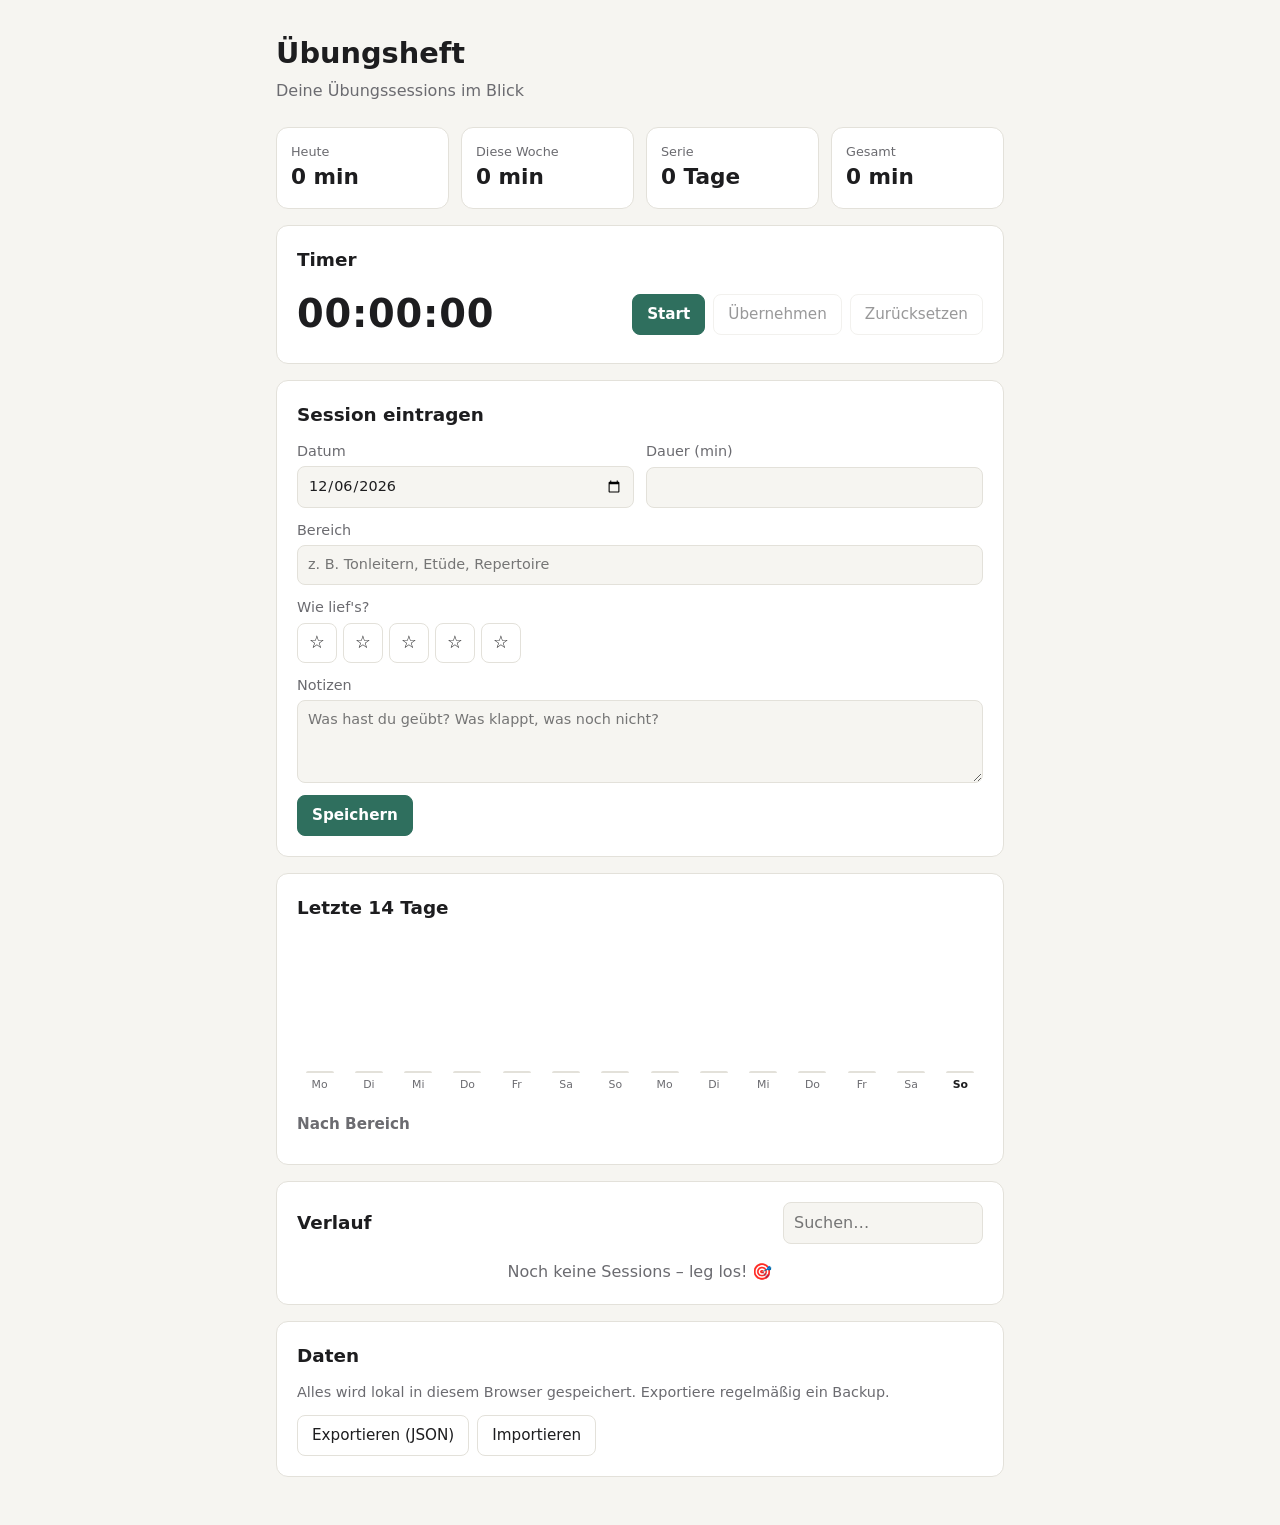
==== index.html @ 604ebc5b "Übungsheft: Website zum Tracken von Übungssessions Statische Web-App (HTML/CSS/JS, keine Abhängigkei" ====
<!doctype html>
<html lang="de">
<head>
  <meta charset="utf-8">
  <meta name="viewport" content="width=device-width, initial-scale=1">
  <title>Übungsheft</title>
  <link rel="stylesheet" href="style.css">
</head>
<body>
  <header class="top">
    <h1>Übungsheft</h1>
    <p class="sub">Deine Übungssessions im Blick</p>
  </header>

  <main>
    <section class="stats" aria-label="Statistik">
      <div class="stat"><span class="label">Heute</span><span class="value" id="stat-today">0 min</span></div>
      <div class="stat"><span class="label">Diese Woche</span><span class="value" id="stat-week">0 min</span></div>
      <div class="stat"><span class="label">Serie</span><span class="value" id="stat-streak">0 Tage</span></div>
      <div class="stat"><span class="label">Gesamt</span><span class="value" id="stat-total">0 h</span></div>
    </section>

    <section class="card" aria-labelledby="timer-h">
      <h2 id="timer-h">Timer</h2>
      <div class="timer">
        <span class="time" id="timer-display">00:00:00</span>
        <div class="timer-buttons">
          <button type="button" id="timer-toggle" class="primary">Start</button>
          <button type="button" id="timer-finish" disabled>Übernehmen</button>
          <button type="button" id="timer-reset" class="ghost" disabled>Zurücksetzen</button>
        </div>
      </div>
    </section>

    <section class="card" aria-labelledby="form-h">
      <h2 id="form-h">Session eintragen</h2>
      <form id="session-form" autocomplete="off">
        <input type="hidden" id="f-id">
        <div class="row">
          <label>Datum<input type="date" id="f-date" required></label>
          <label>Dauer (min)<input type="number" id="f-duration" min="1" max="1440" required></label>
        </div>
        <label>Bereich<input type="text" id="f-category" list="categories" placeholder="z. B. Tonleitern, Etüde, Repertoire" required maxlength="60"></label>
        <datalist id="categories"></datalist>
        <fieldset class="rating">
          <legend>Wie lief's?</legend>
          <div id="f-rating" role="radiogroup"></div>
        </fieldset>
        <label>Notizen<textarea id="f-notes" rows="3" placeholder="Was hast du geübt? Was klappt, was noch nicht?" maxlength="2000"></textarea></label>
        <div class="form-buttons">
          <button type="submit" class="primary" id="f-submit">Speichern</button>
          <button type="button" class="ghost" id="f-cancel" hidden>Abbrechen</button>
        </div>
      </form>
    </section>

    <section class="card" aria-labelledby="chart-h">
      <h2 id="chart-h">Letzte 14 Tage</h2>
      <div id="chart" class="chart"></div>
      <h3>Nach Bereich</h3>
      <ul id="breakdown" class="breakdown"></ul>
    </section>

    <section class="card" aria-labelledby="list-h">
      <div class="list-head">
        <h2 id="list-h">Verlauf</h2>
        <input type="search" id="filter" placeholder="Suchen…" aria-label="Sessions durchsuchen">
      </div>
      <div id="session-list"></div>
      <p id="empty" class="empty">Noch keine Sessions – leg los! 🎯</p>
    </section>

    <section class="card data" aria-labelledby="data-h">
      <h2 id="data-h">Daten</h2>
      <p class="hint">Alles wird lokal in diesem Browser gespeichert. Exportiere regelmäßig ein Backup.</p>
      <div class="form-buttons">
        <button type="button" id="export">Exportieren (JSON)</button>
        <label class="button">Importieren<input type="file" id="import" accept="application/json" hidden></label>
      </div>
    </section>
  </main>

  <script src="app.js"></script>
</body>
</html>
---- style.css ----
:root {
  --bg: #f6f5f1;
  --surface: #ffffff;
  --text: #1d1d1f;
  --muted: #6b6b70;
  --border: #e3e1da;
  --accent: #2f6f5e;
  --accent-soft: #dcebe5;
  --danger: #b3412f;
  --radius: 12px;
  color-scheme: light dark;
}

@media (prefers-color-scheme: dark) {
  :root {
    --bg: #151517;
    --surface: #1f1f22;
    --text: #ececef;
    --muted: #9a9aa2;
    --border: #2f2f34;
    --accent: #6cc3a8;
    --accent-soft: #23372f;
    --danger: #e3735f;
  }
}

* { box-sizing: border-box; }
[hidden] { display: none !important; }

body {
  margin: 0;
  background: var(--bg);
  color: var(--text);
  font: 16px/1.5 system-ui, -apple-system, "Segoe UI", sans-serif;
}

.top, main { max-width: 760px; margin: 0 auto; padding: 0 16px; }
.top { padding-top: 32px; padding-bottom: 8px; }
h1 { margin: 0; font-size: 1.8rem; }
h2 { margin: 0 0 12px; font-size: 1.15rem; }
h3 { margin: 20px 0 8px; font-size: 0.95rem; color: var(--muted); font-weight: 600; }
.sub { margin: 4px 0 0; color: var(--muted); }

main { display: grid; gap: 16px; padding-bottom: 48px; }

.card {
  background: var(--surface);
  border: 1px solid var(--border);
  border-radius: var(--radius);
  padding: 20px;
}

.stats { display: grid; grid-template-columns: repeat(4, 1fr); gap: 12px; margin-top: 16px; }
.stat {
  background: var(--surface);
  border: 1px solid var(--border);
  border-radius: var(--radius);
  padding: 14px;
  display: flex; flex-direction: column;
}
.stat .label { font-size: 0.8rem; color: var(--muted); }
.stat .value { font-size: 1.35rem; font-weight: 650; font-variant-numeric: tabular-nums; }
@media (max-width: 560px) { .stats { grid-template-columns: repeat(2, 1fr); } }

/* Formulare */
form { display: grid; gap: 12px; }
.row { display: grid; grid-template-columns: 1fr 1fr; gap: 12px; }
label { display: grid; gap: 4px; font-size: 0.9rem; color: var(--muted); }
input, textarea {
  font: inherit; color: var(--text);
  background: var(--bg);
  border: 1px solid var(--border);
  border-radius: 8px;
  padding: 8px 10px;
  width: 100%;
}
input:focus, textarea:focus { outline: 2px solid var(--accent); outline-offset: 1px; }
textarea { resize: vertical; }

fieldset.rating { border: 0; padding: 0; margin: 0; }
fieldset.rating legend { font-size: 0.9rem; color: var(--muted); padding: 0; margin-bottom: 4px; }
#f-rating { display: flex; gap: 6px; }
#f-rating button {
  width: 40px; height: 40px; padding: 0;
  font-size: 1.1rem;
}
#f-rating button[aria-checked="true"] { background: var(--accent); color: var(--surface); border-color: var(--accent); }

button, .button {
  font: inherit; font-size: 0.95rem;
  color: var(--text);
  background: var(--surface);
  border: 1px solid var(--border);
  border-radius: 8px;
  padding: 8px 14px;
  cursor: pointer;
  display: inline-block;
}
button:hover:not(:disabled), .button:hover { border-color: var(--accent); }
button:disabled { opacity: 0.45; cursor: default; }
button.primary { background: var(--accent); border-color: var(--accent); color: var(--surface); font-weight: 600; }
button.ghost { background: transparent; }
.form-buttons { display: flex; gap: 8px; flex-wrap: wrap; }

/* Timer */
.timer { display: flex; align-items: center; justify-content: space-between; gap: 16px; flex-wrap: wrap; }
.time { font-size: 2.4rem; font-weight: 600; font-variant-numeric: tabular-nums; letter-spacing: 0.02em; }
.timer-buttons { display: flex; gap: 8px; flex-wrap: wrap; }
.timer.running .time { color: var(--accent); }

/* Diagramm */
.chart { display: grid; grid-template-columns: repeat(14, 1fr); gap: 4px; align-items: end; height: 160px; }
.bar-col { display: flex; flex-direction: column; align-items: center; height: 100%; justify-content: flex-end; min-width: 0; }
.bar {
  width: 100%; max-width: 28px;
  background: var(--accent);
  border-radius: 4px 4px 0 0;
  min-height: 2px;
}
.bar.zero { background: var(--border); }
.bar-label { font-size: 0.68rem; color: var(--muted); margin-top: 4px; white-space: nowrap; }
.bar-col.today .bar-label { color: var(--text); font-weight: 700; }

.breakdown { list-style: none; padding: 0; margin: 0; display: grid; gap: 8px; }
.breakdown li { display: grid; grid-template-columns: minmax(80px, 160px) 1fr 6.5em; gap: 10px; align-items: center; font-size: 0.9rem; }
.breakdown .name { overflow: hidden; text-overflow: ellipsis; white-space: nowrap; }
.breakdown .track { height: 8px; background: var(--accent-soft); border-radius: 4px; overflow: hidden; }
.breakdown .track, .breakdown .fill { display: block; }
.breakdown .fill { height: 100%; background: var(--accent); }
.breakdown .mins { text-align: right; color: var(--muted); font-variant-numeric: tabular-nums; }

/* Verlauf */
.list-head { display: flex; justify-content: space-between; align-items: center; gap: 12px; margin-bottom: 8px; }
.list-head h2 { margin: 0; }
.list-head input { max-width: 200px; }
.day-group h3 { margin: 16px 0 6px; }
.session {
  border: 1px solid var(--border);
  border-radius: 10px;
  padding: 10px 12px;
  margin-bottom: 8px;
  display: grid;
  grid-template-columns: 1fr auto;
  gap: 4px 12px;
}
.session .meta { display: flex; gap: 10px; align-items: baseline; flex-wrap: wrap; }
.session .cat { font-weight: 600; }
.session .dur { color: var(--accent); font-weight: 600; font-variant-numeric: tabular-nums; }
.session .stars { color: var(--muted); font-size: 0.85rem; }
.session .notes { grid-column: 1 / -1; margin: 0; color: var(--muted); font-size: 0.9rem; white-space: pre-wrap; overflow-wrap: anywhere; }
.session .actions { display: flex; gap: 4px; align-self: start; }
.session .actions button { padding: 2px 8px; font-size: 0.8rem; }
.session .actions .del { color: var(--danger); }

.empty { color: var(--muted); text-align: center; margin: 16px 0 0; }
.hint { color: var(--muted); font-size: 0.9rem; margin: 0 0 12px; }
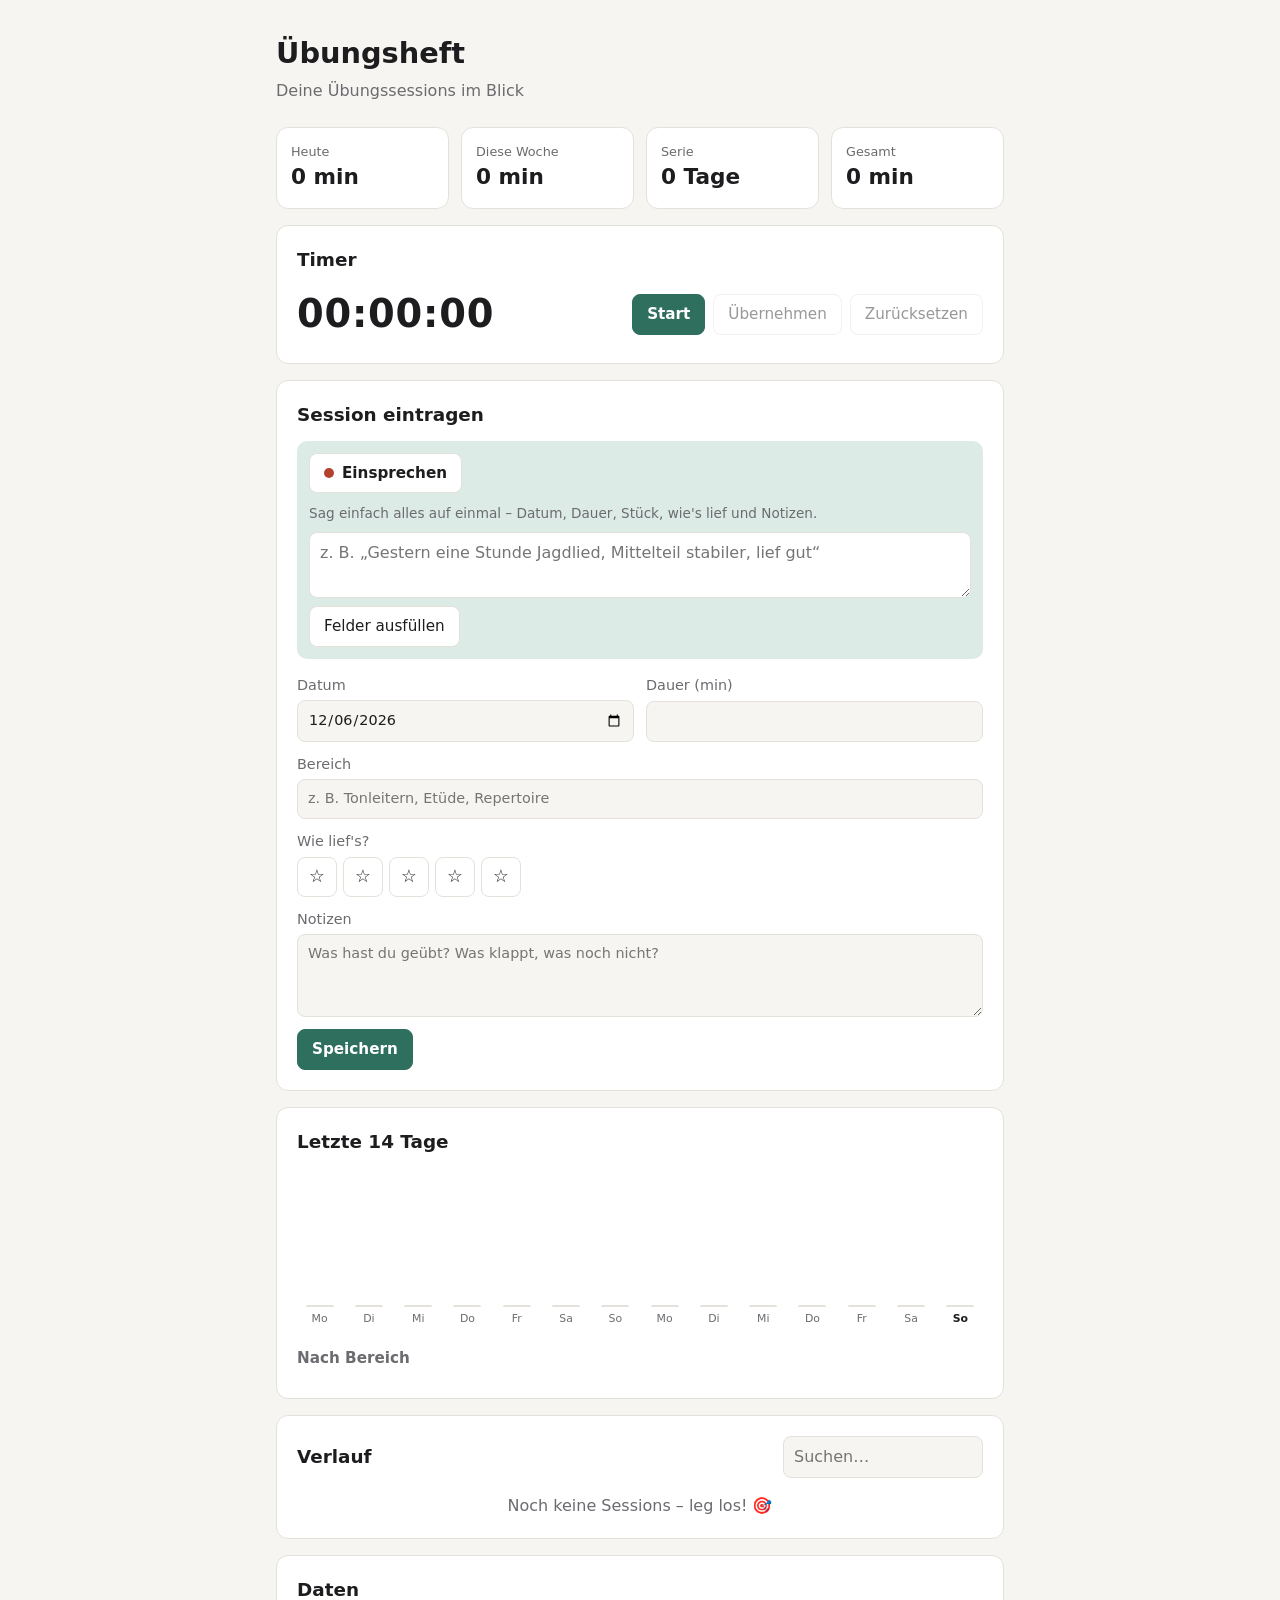
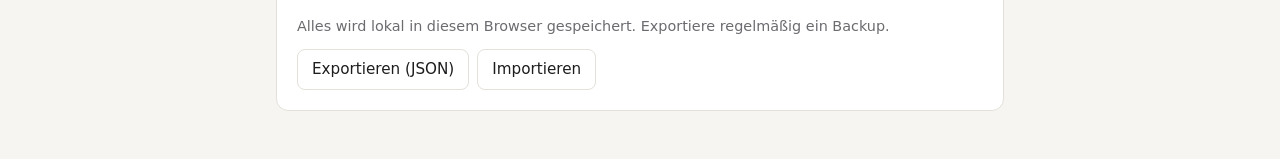
==== commit cd9812d7: "Einsprechen: Session per Sprache oder Freitext ausfüllen Mikrofon-Button nutzt die Spracherkennung d" ====
--- a/index.html
+++ b/index.html
@@ -34,6 +34,20 @@
 
     <section class="card" aria-labelledby="form-h">
       <h2 id="form-h">Session eintragen</h2>
+      <div class="dictate">
+        <div class="dictate-head">
+          <button type="button" id="mic" class="mic" aria-pressed="false" hidden>
+            <span class="mic-dot" aria-hidden="true"></span><span class="mic-label">Einsprechen</span>
+          </button>
+          <span class="hint" id="dictate-hint">Sag einfach alles auf einmal – Datum, Dauer, Stück, wie's lief und Notizen.</span>
+        </div>
+        <textarea id="dictate-text" rows="2" aria-label="Gesprochener oder getippter Text"
+          placeholder="z. B. „Gestern eine Stunde Jagdlied, Mittelteil stabiler, lief gut“"></textarea>
+        <div class="dictate-foot">
+          <button type="button" id="dictate-apply">Felder ausfüllen</button>
+          <span id="dictate-status" class="hint" role="status"></span>
+        </div>
+      </div>
       <form id="session-form" autocomplete="off">
         <input type="hidden" id="f-id">
         <div class="row">
@@ -80,6 +94,7 @@
     </section>
   </main>
 
+  <script src="parse.js"></script>
   <script src="app.js"></script>
 </body>
 </html>
--- a/style.css
+++ b/style.css
@@ -102,6 +102,26 @@
 button.ghost { background: transparent; }
 .form-buttons { display: flex; gap: 8px; flex-wrap: wrap; }
 
+/* Einsprechen */
+.dictate {
+  display: grid; gap: 8px;
+  padding: 12px;
+  margin-bottom: 16px;
+  background: var(--accent-soft);
+  border-radius: 10px;
+}
+.dictate-head, .dictate-foot { display: flex; align-items: center; gap: 10px; flex-wrap: wrap; }
+.dictate .hint { margin: 0; font-size: 0.85rem; }
+.dictate textarea { background: var(--surface); }
+.mic { display: inline-flex; align-items: center; gap: 8px; font-weight: 600; }
+.mic-dot { width: 10px; height: 10px; border-radius: 50%; background: var(--danger); }
+.mic[aria-pressed="true"] { background: var(--danger); border-color: var(--danger); color: var(--surface); }
+.mic[aria-pressed="true"] .mic-dot { background: var(--surface); animation: pulse 1s ease-in-out infinite; }
+@keyframes pulse { 50% { opacity: 0.3; } }
+@media (prefers-reduced-motion: reduce) { .mic-dot { animation: none !important; } }
+.filled { animation: flash 1.2s ease-out; }
+@keyframes flash { from { background: var(--accent-soft); } }
+
 /* Timer */
 .timer { display: flex; align-items: center; justify-content: space-between; gap: 16px; flex-wrap: wrap; }
 .time { font-size: 2.4rem; font-weight: 600; font-variant-numeric: tabular-nums; letter-spacing: 0.02em; }
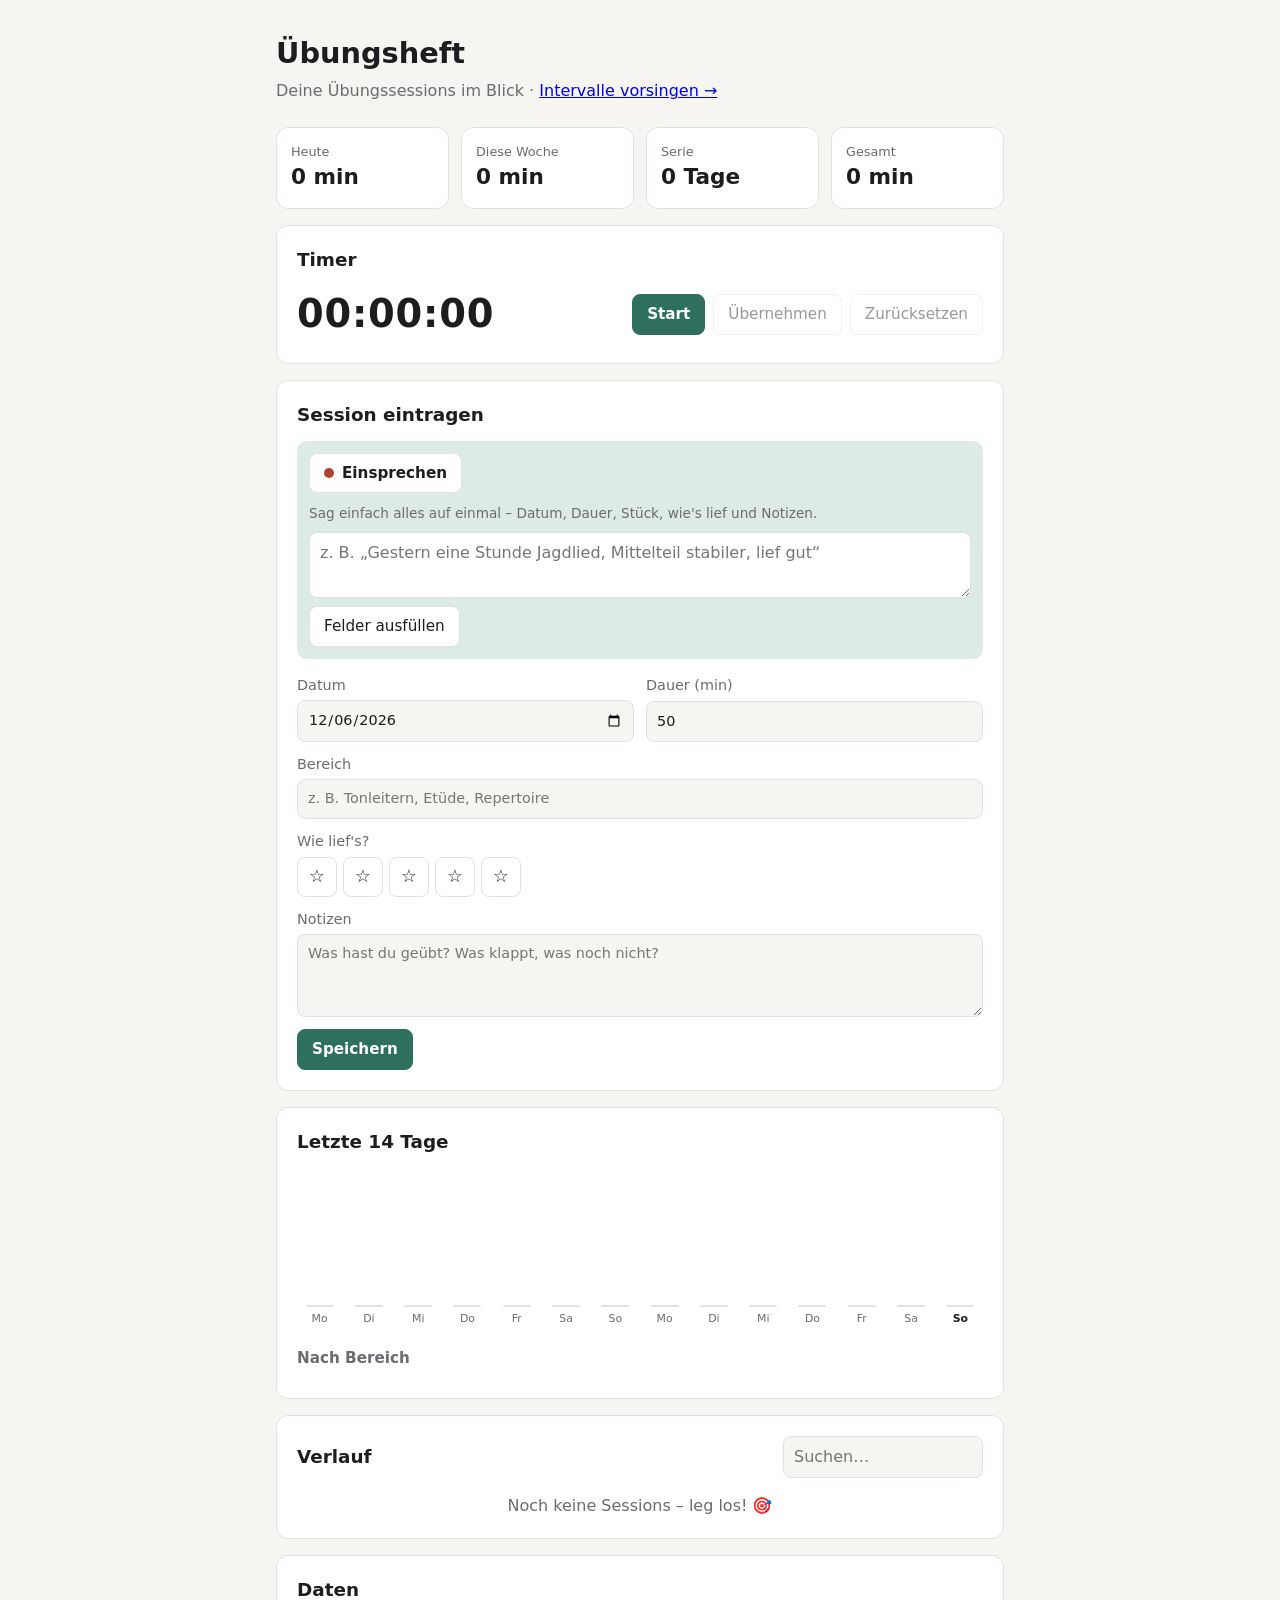
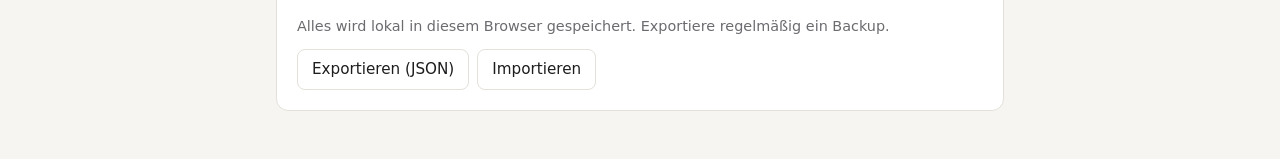
==== commit d0dc8718: "Intervall-Karteikarten zum Vorsingen Schnelle Flashcards: Karte mit Intervall, Richtung und Grundton" ====
--- a/index.html
+++ b/index.html
@@ -9,7 +9,7 @@
 <body>
   <header class="top">
     <h1>Übungsheft</h1>
-    <p class="sub">Deine Übungssessions im Blick</p>
+    <p class="sub">Deine Übungssessions im Blick · <a href="intervalle.html">Intervalle vorsingen →</a></p>
   </header>
 
   <main>
